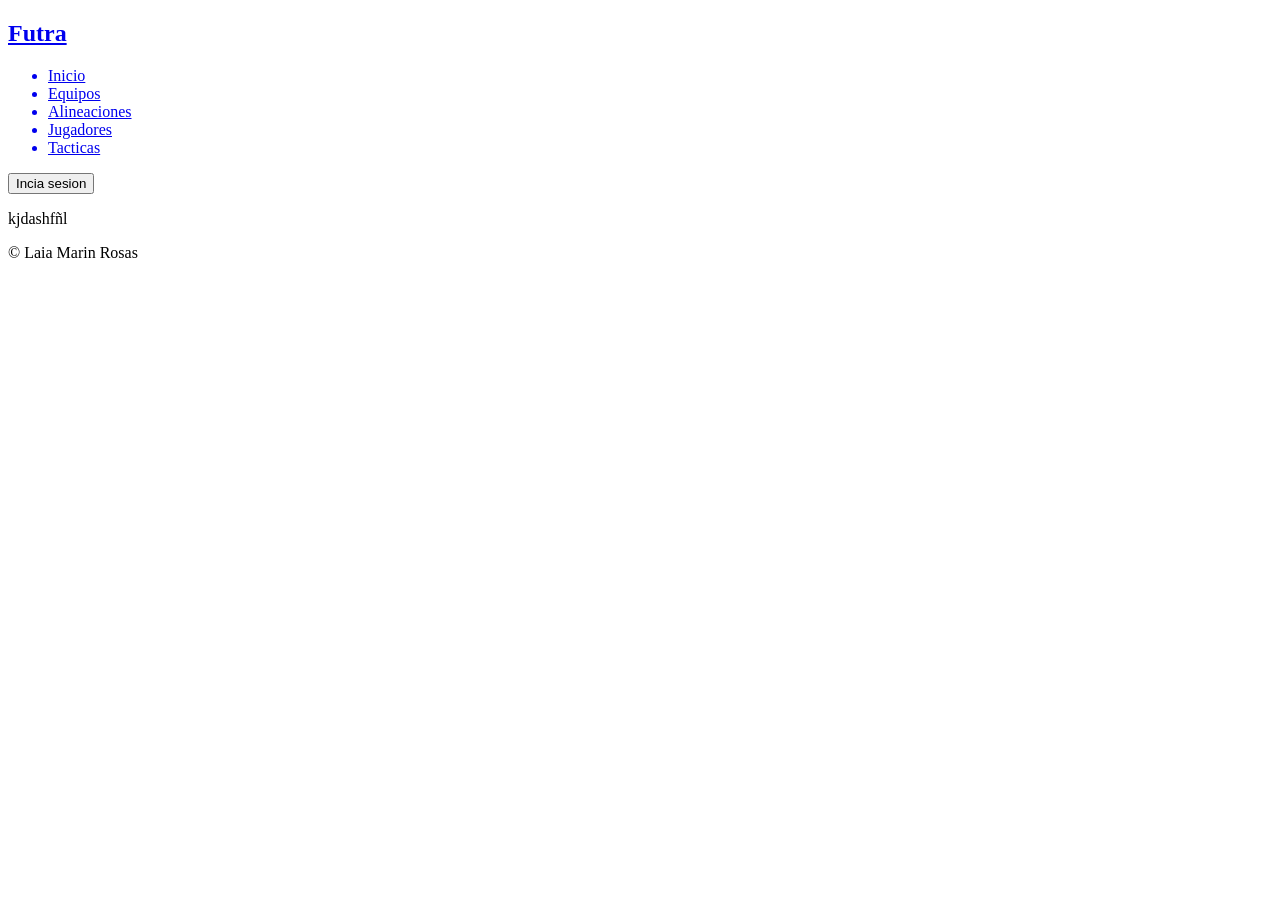
==== alineaciones_pack/alineaciones.html @ 7ea534ca "otrasPaginas_htmlinicio" ====
<!DOCTYPE html>
<html lang="en">
<head>
    <meta charset="UTF-8">
    <meta name="viewport" content="width=device-width, initial-scale=1.0">
    <title>Futra</title>
    <link rel="preconnect" href="https://fonts.googleapis.com">
    <link rel="preconnect" href="https://fonts.gstatic.com" crossorigin>
    <link href="https://fonts.googleapis.com/css2?family=Funnel+Display&display=swap" rel="stylesheet">
    <link rel="stylesheet" href="styles.css">
</head>
<body>
    <header>
        <section class="section1_headerIncio">
            <a href="index.html"><h1>Futra</h1></a>
            
            <nav>
                <ul class="li_nav">
                    <a href="index.html"><li>Inicio</li></a>
                    <a href="equipos.html"><li>Equipos</li></a>
                    <a href="alineaciones.html"><li>Alineaciones</li></a>
                    <a href="jugadores.html"><li>Jugadores</li></a>
                    <a href="tacticas.html"><li>Tacticas</li></a>
                </ul>
            </nav>
        </section>
        
        <button class="button_incioSesion">Incia sesion</button>
    </header>

    <main>
        <p>kjdashfñl</p>
    </main>

    <footer>
        <p class="p_footer">© Laia Marin Rosas</p>
    </footer>
</body>
</html>
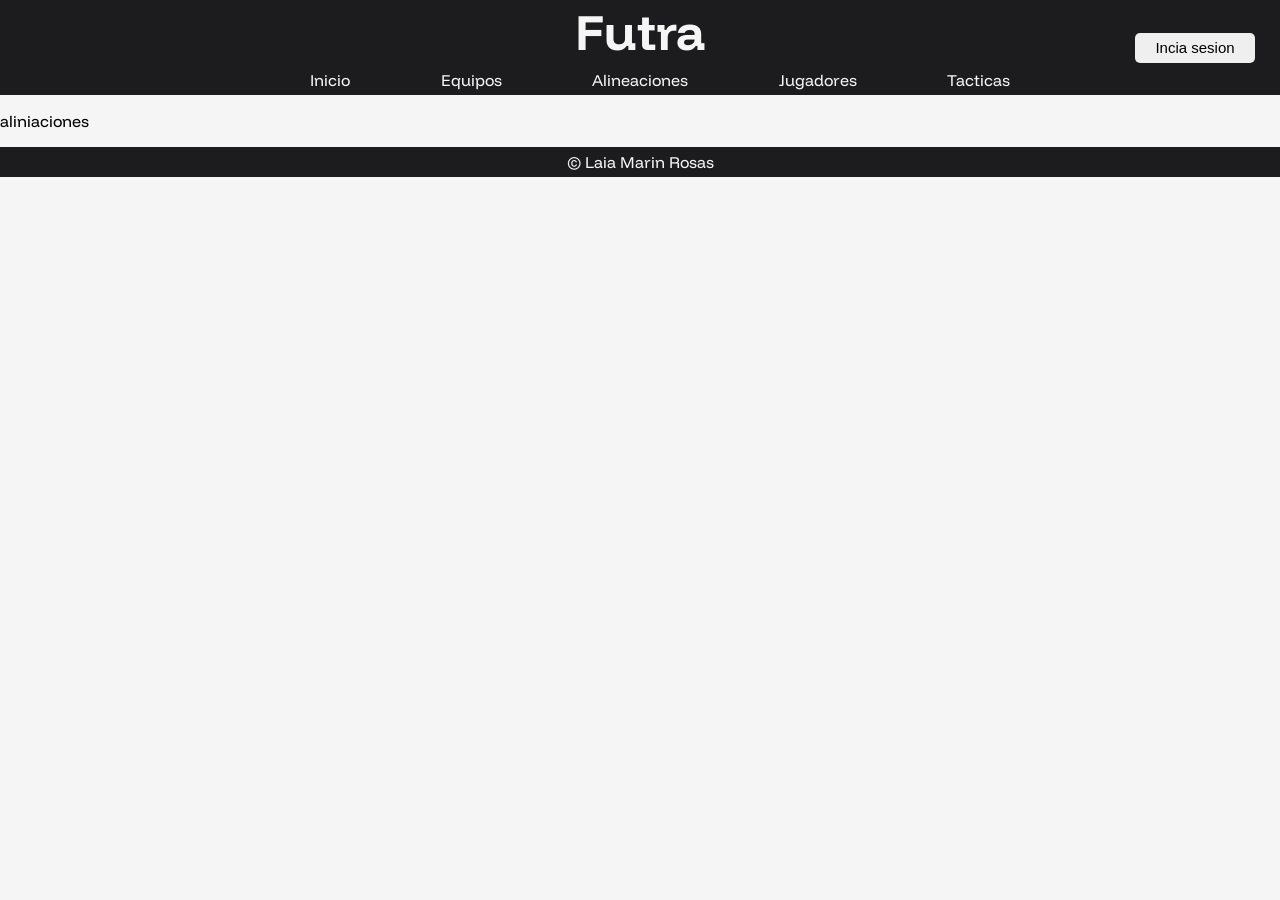
==== commit 7e8ac56a: "htmlycss_preparado" ====
--- a/alineaciones_pack/alineaciones.html
+++ b/alineaciones_pack/alineaciones.html
@@ -7,20 +7,20 @@
     <link rel="preconnect" href="https://fonts.googleapis.com">
     <link rel="preconnect" href="https://fonts.gstatic.com" crossorigin>
     <link href="https://fonts.googleapis.com/css2?family=Funnel+Display&display=swap" rel="stylesheet">
-    <link rel="stylesheet" href="styles.css">
+    <link rel="stylesheet" href="alineaciones.css">
 </head>
 <body>
     <header>
         <section class="section1_headerIncio">
-            <a href="index.html"><h1>Futra</h1></a>
+            <a href="../index.html"><h1>Futra</h1></a>
             
             <nav>
                 <ul class="li_nav">
-                    <a href="index.html"><li>Inicio</li></a>
-                    <a href="equipos.html"><li>Equipos</li></a>
+                    <a href="../index.html"><li>Inicio</li></a>
+                    <a href="../equipos_pack/equipos.html"><li>Equipos</li></a>
                     <a href="alineaciones.html"><li>Alineaciones</li></a>
-                    <a href="jugadores.html"><li>Jugadores</li></a>
-                    <a href="tacticas.html"><li>Tacticas</li></a>
+                    <a href="../jugadores_pack/jugadores.html"><li>Jugadores</li></a>
+                    <a href="../tacticas_pack/tacticas.html"><li>Tacticas</li></a>
                 </ul>
             </nav>
         </section>
@@ -29,7 +29,7 @@
     </header>
 
     <main>
-        <p>kjdashfñl</p>
+        <p>aliniaciones</p>
     </main>
 
     <footer>
--- a/alineaciones_pack/alineaciones.css
+++ b/alineaciones_pack/alineaciones.css
@@ -0,0 +1,82 @@
+body {
+    margin: 0;
+    font-family: "Funnel Display", sans-serif;
+    background-color: whitesmoke;
+}
+
+/*header*/
+header {
+    background-color: #1C1C1E;
+    color: whitesmoke;
+    margin: 0;
+    display: flex;
+    justify-content: center;
+    align-items: center;
+    position: relative; /*para poner el boton a la derecha*/
+}
+
+.section1_headerIncio {
+    width: 700px;
+    display: flex;
+    flex-direction: column;
+    align-items: center;
+    justify-content: center;
+}
+
+.section1_headerIncio a { /*para quitar el estilo de los enlaces*/
+    text-decoration: none;
+    color: whitesmoke;
+}
+
+h1 {
+    font-size: 50px;
+    margin: 0;
+    text-decoration: none;
+    color: whitesmoke;
+}
+
+.button_incioSesion {
+    height: 30px;
+    width: 120px;
+    font-size: 15px;
+    border-radius: 5px;
+    position: absolute; /*para poner el boton a la derecha*/
+    top: 5;
+    right: 0;
+    margin-right: 25px;
+    border-style: none; /*quitar el estilo del borde del boton*/
+}
+
+button:hover { /*añadir hover al boton*/
+    cursor: pointer;
+    background-color: #d4d4d4;
+}
+
+.li_nav {
+    width: 700px;
+    margin-top: 7px;
+    margin-bottom: 5px;
+    list-style: none;
+    text-decoration: none;
+    display: flex;
+    justify-content: space-between;
+}
+
+
+/*main*/
+
+
+
+/*footer*/
+footer {
+    background-color: #1C1C1E;
+    color: whitesmoke;
+    margin: 0;
+}
+
+.p_footer {
+    margin: 0;
+    padding: 5px;
+    display: flex;
+    justify-content: center;
+}
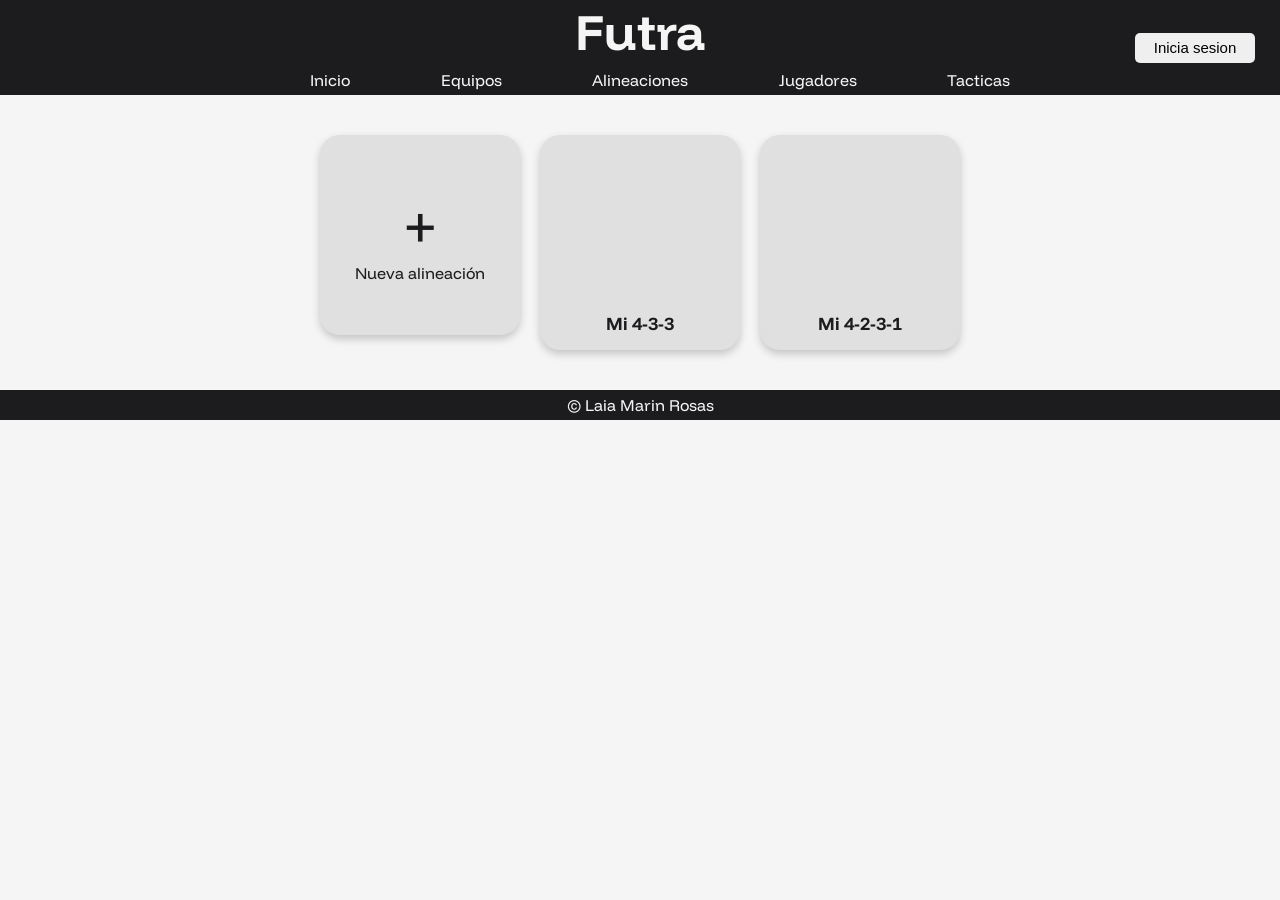
==== commit 66e99a6e: "alineaciosn_base" ====
--- a/alineaciones_pack/alineaciones.html
+++ b/alineaciones_pack/alineaciones.html
@@ -13,7 +13,6 @@
     <header>
         <section class="section1_headerIncio">
             <a href="../index.html"><h1>Futra</h1></a>
-            
             <nav>
                 <ul class="li_nav">
                     <a href="../index.html"><li>Inicio</li></a>
@@ -24,12 +23,26 @@
                 </ul>
             </nav>
         </section>
-        
-        <button class="button_incioSesion">Incia sesion</button>
+        <a href="../inicioSesion_pack/inicioSesion.html"><button class="button_incioSesion">Inicia sesion</button></a>
     </header>
 
     <main>
-        <p>aliniaciones</p>
+        <section class="container_alineaciones">
+
+            <div class="alineacion_nueva">
+                <p class="alineacion_plus">+</p>
+                <p class="alineacion_nueva_texto">Nueva alineación</p>
+            </div>
+
+            <div class="alineacion_ejemplo">
+                <p class="alineacion_nombre">Mi 4-3-3</p>
+            </div>
+
+            <div class="alineacion_ejemplo">
+                <p class="alineacion_nombre">Mi 4-2-3-1</p>
+            </div>
+
+        </section>
     </main>
 
     <footer>
--- a/alineaciones_pack/alineaciones.css
+++ b/alineaciones_pack/alineaciones.css
@@ -12,7 +12,7 @@
     display: flex;
     justify-content: center;
     align-items: center;
-    position: relative; /*para poner el boton a la derecha*/
+    position: relative;
 }
 
 .section1_headerIncio {
@@ -23,7 +23,7 @@
     justify-content: center;
 }
 
-.section1_headerIncio a { /*para quitar el estilo de los enlaces*/
+.section1_headerIncio a {
     text-decoration: none;
     color: whitesmoke;
 }
@@ -31,7 +31,6 @@
 h1 {
     font-size: 50px;
     margin: 0;
-    text-decoration: none;
     color: whitesmoke;
 }
 
@@ -40,14 +39,15 @@
     width: 120px;
     font-size: 15px;
     border-radius: 5px;
-    position: absolute; /*para poner el boton a la derecha*/
+    position: absolute;
     top: 5;
     right: 0;
     margin-right: 25px;
-    border-style: none; /*quitar el estilo del borde del boton*/
+    border-style: none;
+    margin-top: -15px;
 }
 
-button:hover { /*añadir hover al boton*/
+button:hover {
     cursor: pointer;
     background-color: #d4d4d4;
 }
@@ -57,15 +57,79 @@
     margin-top: 7px;
     margin-bottom: 5px;
     list-style: none;
-    text-decoration: none;
     display: flex;
     justify-content: space-between;
 }
 
+/*main*/
+main {
+    display: flex;
+    justify-content: center;
+    padding: 40px;
+}
 
-/*main*/
+.container_alineaciones {
+    display: flex;
+    flex-wrap: wrap;
+    gap: 20px;
+}
 
+.alineacion_nueva {
+    background-color: #E0E0E0;
+    width: 200px;
+    height: 200px;
+    border-radius: 20px;
+    box-shadow: 0px 4px 8px rgba(0, 0, 0, 0.2);
+    display: flex;
+    flex-direction: column;
+    align-items: center;
+    justify-content: center;
+    cursor: pointer;
+    transition: transform 0.4s ease-in-out;
+}
 
+.alineacion_nueva:hover {
+    background-color: #CFCFCF;
+    transform: scale(1.05);
+}
+
+.alineacion_plus {
+    font-size: 60px;
+    margin: 0;
+    color: #1C1C1E;
+}
+
+.alineacion_nueva_texto {
+    font-size: 16px;
+    margin: 0;
+    color: #1C1C1E;
+}
+
+.alineacion_ejemplo {
+    background-color: #E0E0E0;
+    width: 200px;
+    height: 200px;
+    border-radius: 20px;
+    box-shadow: 0px 4px 8px rgba(0, 0, 0, 0.2);
+    display: flex;
+    align-items: flex-end;
+    justify-content: center;
+    cursor: pointer;
+    transition: transform 0.4s ease-in-out;
+    padding-bottom: 15px;
+}
+
+.alineacion_ejemplo:hover {
+    background-color: #CFCFCF;
+    transform: scale(1.05);
+}
+
+.alineacion_nombre {
+    font-size: 18px;
+    margin: 0;
+    color: #1C1C1E;
+    font-weight: bold;
+}
 
 /*footer*/
 footer {
@@ -79,4 +143,4 @@
     padding: 5px;
     display: flex;
     justify-content: center;
-}
+}
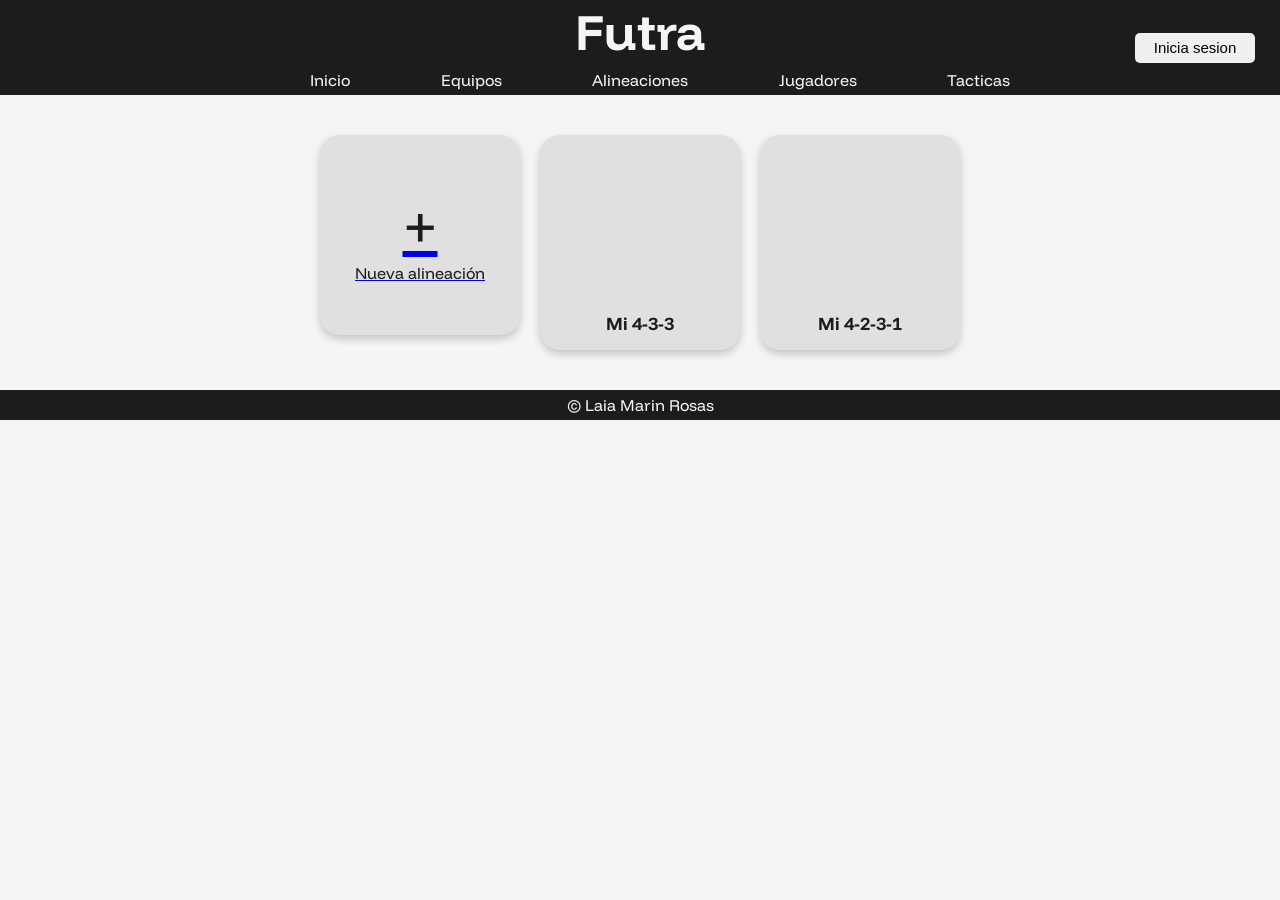
==== commit 7e76a4c9: "crearAlinecionU" ====
--- a/alineaciones_pack/alineaciones.html
+++ b/alineaciones_pack/alineaciones.html
@@ -29,10 +29,12 @@
     <main>
         <section class="container_alineaciones">
 
-            <div class="alineacion_nueva">
-                <p class="alineacion_plus">+</p>
-                <p class="alineacion_nueva_texto">Nueva alineación</p>
-            </div>
+            <a href="crearAlineacion/crearAlineacion.html">
+                <div class="alineacion_nueva">
+                    <p class="alineacion_plus">+</p>
+                    <p class="alineacion_nueva_texto">Nueva alineación</p>
+                </div>
+            </a>
 
             <div class="alineacion_ejemplo">
                 <p class="alineacion_nombre">Mi 4-3-3</p>
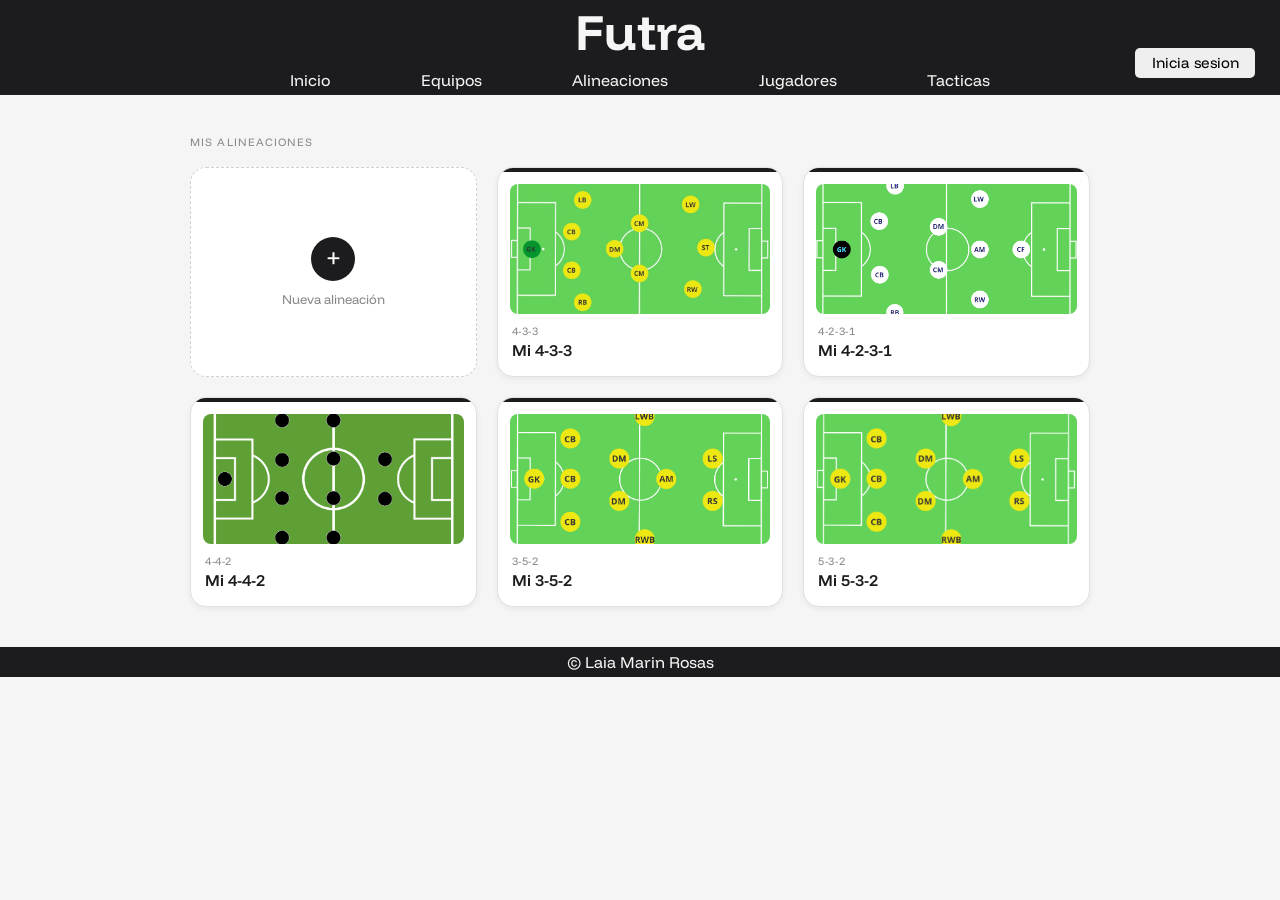
==== commit 463b2fe5: "alineaciones_ok" ====
--- a/alineaciones_pack/alineaciones.html
+++ b/alineaciones_pack/alineaciones.html
@@ -3,7 +3,7 @@
 <head>
     <meta charset="UTF-8">
     <meta name="viewport" content="width=device-width, initial-scale=1.0">
-    <title>Futra</title>
+    <title>Futra - Alineaciones</title>
     <link rel="preconnect" href="https://fonts.googleapis.com">
     <link rel="preconnect" href="https://fonts.gstatic.com" crossorigin>
     <link href="https://fonts.googleapis.com/css2?family=Funnel+Display&display=swap" rel="stylesheet">
@@ -11,39 +11,99 @@
 </head>
 <body>
     <header>
-        <section class="section1_headerIncio">
+        <section class="section1_header_inicio">
             <a href="../index.html"><h1>Futra</h1></a>
             <nav>
-                <ul class="li_nav">
+                <ul class="lista_nav">
                     <a href="../index.html"><li>Inicio</li></a>
                     <a href="../equipos_pack/equipos.html"><li>Equipos</li></a>
-                    <a href="alineaciones.html"><li>Alineaciones</li></a>
+                    <a href="alineaciones.html"><li class="nav_activo">Alineaciones</li></a>
                     <a href="../jugadores_pack/jugadores.html"><li>Jugadores</li></a>
                     <a href="../tacticas_pack/tacticas.html"><li>Tacticas</li></a>
                 </ul>
             </nav>
         </section>
-        <a href="../inicioSesion_pack/inicioSesion.html"><button class="button_incioSesion">Inicia sesion</button></a>
+        <a href="../inicioSesion_pack/inicioSesion.html"><button class="boton_sesion">Inicia sesion</button></a>
     </header>
 
     <main>
-        <section class="container_alineaciones">
+        <section class="contenedor_alineaciones">
 
-            <a href="crearAlineacion/crearAlineacion.html">
-                <div class="alineacion_nueva">
-                    <p class="alineacion_plus">+</p>
-                    <p class="alineacion_nueva_texto">Nueva alineación</p>
+            <p class="seccion_label">Mis alineaciones</p>
+
+            <div class="alineaciones_grid">
+
+                <!-- Botón nueva alineación -->
+                <a href="crearAlineacion/crearAlineacion.html" class="alineacion_nueva_link">
+                    <div class="alineacion_nueva">
+                        <div class="alineacion_nueva_circulo">
+                            <span class="alineacion_plus">+</span>
+                        </div>
+                        <p class="alineacion_nueva_texto">Nueva alineación</p>
+                    </div>
+                </a>
+
+                <!-- Alineación 1: 4-3-3 -->
+                <div class="alineacion_card">
+                    <div class="alineacion_acento"></div>
+                    <div class="alineacion_campo">
+                        <img src="img_alineaciones/4-3-3.jpg" alt="Formación 4-3-3" class="alineacion_img">
+                    </div>
+                    <div class="alineacion_info">
+                        <span class="alineacion_formacion">4-3-3</span>
+                        <p class="alineacion_nombre">Mi 4-3-3</p>
+                    </div>
                 </div>
-            </a>
 
-            <div class="alineacion_ejemplo">
-                <p class="alineacion_nombre">Mi 4-3-3</p>
+                <!-- Alineación 2: 4-2-3-1 -->
+                <div class="alineacion_card">
+                    <div class="alineacion_acento"></div>
+                    <div class="alineacion_campo">
+                        <img src="img_alineaciones/4-2-3-1.png" alt="Formación 4-2-3-1" class="alineacion_img">
+                    </div>
+                    <div class="alineacion_info">
+                        <span class="alineacion_formacion">4-2-3-1</span>
+                        <p class="alineacion_nombre">Mi 4-2-3-1</p>
+                    </div>
+                </div>
+
+                <!-- Alineación 3: 4-4-2 -->
+                <div class="alineacion_card">
+                    <div class="alineacion_acento"></div>
+                    <div class="alineacion_campo">
+                        <img src="img_alineaciones/4-4-2.png" alt="Formación 4-4-2" class="alineacion_img">
+                    </div>
+                    <div class="alineacion_info">
+                        <span class="alineacion_formacion">4-4-2</span>
+                        <p class="alineacion_nombre">Mi 4-4-2</p>
+                    </div>
+                </div>
+
+                <!-- Alineación 4: 3-5-2 -->
+                <div class="alineacion_card">
+                    <div class="alineacion_acento"></div>
+                    <div class="alineacion_campo">
+                        <img src="img_alineaciones/3-5-2.png" alt="Formación 3-5-2" class="alineacion_img">
+                    </div>
+                    <div class="alineacion_info">
+                        <span class="alineacion_formacion">3-5-2</span>
+                        <p class="alineacion_nombre">Mi 3-5-2</p>
+                    </div>
+                </div>
+
+                <!-- Alineación 5: 5-3-2 -->
+                <div class="alineacion_card">
+                    <div class="alineacion_acento"></div>
+                    <div class="alineacion_campo">
+                        <img src="img_alineaciones/5-3-2.webp" alt="Formación 5-3-2" class="alineacion_img">
+                    </div>
+                    <div class="alineacion_info">
+                        <span class="alineacion_formacion">5-3-2</span>
+                        <p class="alineacion_nombre">Mi 5-3-2</p>
+                    </div>
+                </div>
+
             </div>
-
-            <div class="alineacion_ejemplo">
-                <p class="alineacion_nombre">Mi 4-2-3-1</p>
-            </div>
-
         </section>
     </main>
 
--- a/alineaciones_pack/alineaciones.css
+++ b/alineaciones_pack/alineaciones.css
@@ -4,7 +4,7 @@
     background-color: whitesmoke;
 }
 
-/*header*/
+/* header */
 header {
     background-color: #1C1C1E;
     color: whitesmoke;
@@ -15,7 +15,7 @@
     position: relative;
 }
 
-.section1_headerIncio {
+.section1_header_inicio {
     width: 700px;
     display: flex;
     flex-direction: column;
@@ -23,7 +23,7 @@
     justify-content: center;
 }
 
-.section1_headerIncio a {
+.section1_header_inicio a {
     text-decoration: none;
     color: whitesmoke;
 }
@@ -34,104 +34,171 @@
     color: whitesmoke;
 }
 
-.button_incioSesion {
+.boton_sesion {
     height: 30px;
     width: 120px;
     font-size: 15px;
     border-radius: 5px;
     position: absolute;
-    top: 5;
-    right: 0;
-    margin-right: 25px;
-    border-style: none;
-    margin-top: -15px;
-}
-
-button:hover {
+    right: 25px;
+    border: none;
+    font-family: "Funnel Display", sans-serif;
+}
+
+.boton_sesion:hover {
     cursor: pointer;
     background-color: #d4d4d4;
 }
 
-.li_nav {
+.lista_nav {
     width: 700px;
     margin-top: 7px;
     margin-bottom: 5px;
     list-style: none;
     display: flex;
     justify-content: space-between;
-}
-
-/*main*/
+    padding: 0;
+}
+
+.lista_nav a {
+    text-decoration: none;
+    color: whitesmoke;
+}
+
+
+/* main */
 main {
     display: flex;
     justify-content: center;
     padding: 40px;
 }
 
-.container_alineaciones {
-    display: flex;
-    flex-wrap: wrap;
+.contenedor_alineaciones {
+    width: 900px;
+}
+
+.seccion_label {
+    font-size: 11px;
+    letter-spacing: 0.1em;
+    color: #888888;
+    text-transform: uppercase;
+    margin: 0 0 18px;
+}
+
+.alineaciones_grid {
+    display: grid;
+    grid-template-columns: repeat(3, 1fr);
     gap: 20px;
 }
 
+/* botón nueva alineación */
+.alineacion_nueva_link {
+    text-decoration: none;
+}
+
 .alineacion_nueva {
-    background-color: #E0E0E0;
-    width: 200px;
-    height: 200px;
-    border-radius: 20px;
-    box-shadow: 0px 4px 8px rgba(0, 0, 0, 0.2);
-    display: flex;
-    flex-direction: column;
-    align-items: center;
-    justify-content: center;
+    background-color: #ffffff;
+    border: 1.5px dashed #d0d0d0;
+    border-radius: 16px;
+    height: 100%;
+    min-height: 210px;
+    display: flex;
+    flex-direction: column;
+    align-items: center;
+    justify-content: center;
+    gap: 10px;
     cursor: pointer;
-    transition: transform 0.4s ease-in-out;
+    transition: border-color 0.25s ease, transform 0.25s ease;
+    box-sizing: border-box;
 }
 
 .alineacion_nueva:hover {
-    background-color: #CFCFCF;
-    transform: scale(1.05);
+    border-color: #1C1C1E;
+    transform: translateY(-3px);
+}
+
+.alineacion_nueva_circulo {
+    width: 44px;
+    height: 44px;
+    border-radius: 50%;
+    background-color: #1C1C1E;
+    display: flex;
+    align-items: center;
+    justify-content: center;
 }
 
 .alineacion_plus {
-    font-size: 60px;
-    margin: 0;
+    font-size: 26px;
+    color: #ffffff;
+    line-height: 1;
+    margin: 0;
+    padding-bottom: 2px;
+}
+
+.alineacion_nueva_texto {
+    font-size: 13px;
+    color: #888888;
+    margin: 0;
+    font-family: "Funnel Display", sans-serif;
+}
+
+/* tarjetas de alineación */
+.alineacion_card {
+    background-color: #ffffff;
+    border: 1px solid #e0e0e0;
+    border-radius: 16px;
+    overflow: hidden;
+    display: flex;
+    flex-direction: column;
+    cursor: pointer;
+    box-shadow: 0px 2px 6px rgba(0, 0, 0, 0.06);
+    transition: transform 0.25s ease, box-shadow 0.25s ease;
+    box-sizing: border-box;
+}
+
+.alineacion_card:hover {
+    transform: translateY(-4px);
+    box-shadow: 0px 8px 20px rgba(0, 0, 0, 0.12);
+}
+
+.alineacion_acento {
+    height: 4px;
+    background-color: #1C1C1E;
+}
+
+.alineacion_campo {
+    padding: 12px 12px 0;
+}
+
+.alineacion_img {
+    width: 100%;
+    height: 130px;
+    object-fit: cover;
+    display: block;
+    border-radius: 8px;
+}
+
+.alineacion_info {
+    padding: 10px 14px 16px;
+    display: flex;
+    flex-direction: column;
+    gap: 2px;
+}
+
+.alineacion_formacion {
+    font-size: 11px;
+    color: #888888;
+    letter-spacing: 0.05em;
+}
+
+.alineacion_nombre {
+    font-size: 16px;
+    font-weight: 600;
     color: #1C1C1E;
-}
-
-.alineacion_nueva_texto {
-    font-size: 16px;
-    margin: 0;
-    color: #1C1C1E;
-}
-
-.alineacion_ejemplo {
-    background-color: #E0E0E0;
-    width: 200px;
-    height: 200px;
-    border-radius: 20px;
-    box-shadow: 0px 4px 8px rgba(0, 0, 0, 0.2);
-    display: flex;
-    align-items: flex-end;
-    justify-content: center;
-    cursor: pointer;
-    transition: transform 0.4s ease-in-out;
-    padding-bottom: 15px;
-}
-
-.alineacion_ejemplo:hover {
-    background-color: #CFCFCF;
-    transform: scale(1.05);
-}
-
-.alineacion_nombre {
-    font-size: 18px;
-    margin: 0;
-    color: #1C1C1E;
-    font-weight: bold;
-}
-
-/*footer*/
+    margin: 0;
+}
+
+/* footer */
 footer {
     background-color: #1C1C1E;
     color: whitesmoke;
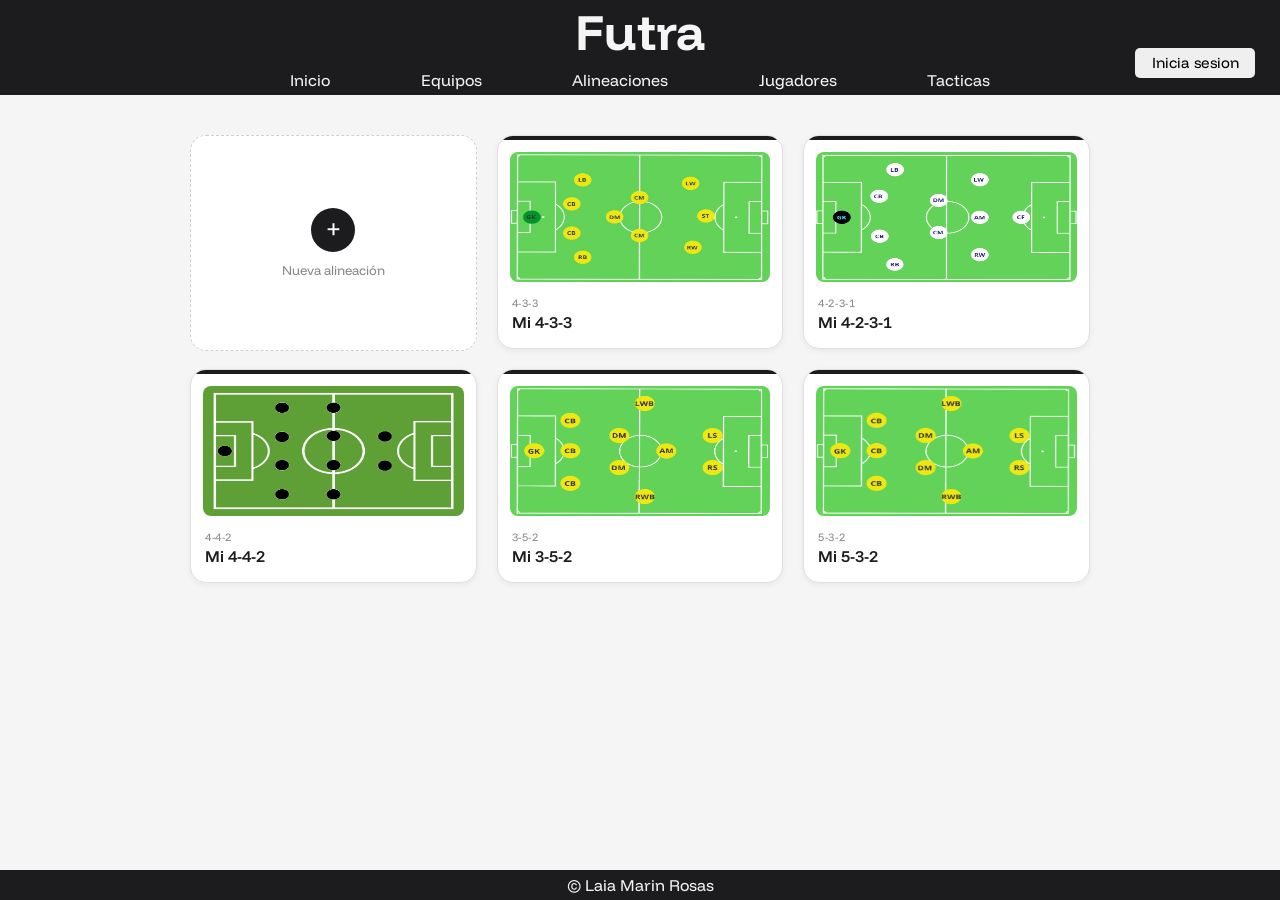
==== commit b8062149: "alineacions_comentadoOK" ====
--- a/alineaciones_pack/alineaciones.html
+++ b/alineaciones_pack/alineaciones.html
@@ -29,11 +29,8 @@
     <main>
         <section class="contenedor_alineaciones">
 
-            <p class="seccion_label">Mis alineaciones</p>
-
             <div class="alineaciones_grid">
 
-                <!-- Botón nueva alineación -->
                 <a href="crearAlineacion/crearAlineacion.html" class="alineacion_nueva_link">
                     <div class="alineacion_nueva">
                         <div class="alineacion_nueva_circulo">
@@ -43,7 +40,7 @@
                     </div>
                 </a>
 
-                <!-- Alineación 1: 4-3-3 -->
+                <!-- 4-3-3 -->
                 <div class="alineacion_card">
                     <div class="alineacion_acento"></div>
                     <div class="alineacion_campo">
@@ -55,7 +52,7 @@
                     </div>
                 </div>
 
-                <!-- Alineación 2: 4-2-3-1 -->
+                <!-- 4-2-3-1 -->
                 <div class="alineacion_card">
                     <div class="alineacion_acento"></div>
                     <div class="alineacion_campo">
@@ -67,7 +64,7 @@
                     </div>
                 </div>
 
-                <!-- Alineación 3: 4-4-2 -->
+                <!-- 4-4-2 -->
                 <div class="alineacion_card">
                     <div class="alineacion_acento"></div>
                     <div class="alineacion_campo">
@@ -79,7 +76,7 @@
                     </div>
                 </div>
 
-                <!-- Alineación 4: 3-5-2 -->
+                <!-- 3-5-2 -->
                 <div class="alineacion_card">
                     <div class="alineacion_acento"></div>
                     <div class="alineacion_campo">
@@ -91,7 +88,7 @@
                     </div>
                 </div>
 
-                <!-- Alineación 5: 5-3-2 -->
+                <!-- 5-3-2 -->
                 <div class="alineacion_card">
                     <div class="alineacion_acento"></div>
                     <div class="alineacion_campo">
--- a/alineaciones_pack/alineaciones.css
+++ b/alineaciones_pack/alineaciones.css
@@ -12,13 +12,13 @@
     display: flex;
     justify-content: center;
     align-items: center;
-    position: relative;
+    position: relative; /*como un fondo para los absolute*/
 }
 
 .section1_header_inicio {
     width: 700px;
     display: flex;
-    flex-direction: column;
+    flex-direction: column; /*direccion columna*/
     align-items: center;
     justify-content: center;
 }
@@ -77,21 +77,12 @@
     width: 900px;
 }
 
-.seccion_label {
-    font-size: 11px;
-    letter-spacing: 0.1em;
-    color: #888888;
-    text-transform: uppercase;
-    margin: 0 0 18px;
-}
-
 .alineaciones_grid {
-    display: grid;
-    grid-template-columns: repeat(3, 1fr);
+    display: grid; /*crea como una cuadricula*/
+    grid-template-columns: repeat(3, 1fr); /*repite 3 veces*/
     gap: 20px;
 }
 
-/* botón nueva alineación */
 .alineacion_nueva_link {
     text-decoration: none;
 }
@@ -108,13 +99,11 @@
     justify-content: center;
     gap: 10px;
     cursor: pointer;
-    transition: border-color 0.25s ease, transform 0.25s ease;
-    box-sizing: border-box;
 }
 
 .alineacion_nueva:hover {
     border-color: #1C1C1E;
-    transform: translateY(-3px);
+    transform: translateY(-3px); /*transicion*/
 }
 
 .alineacion_nueva_circulo {
@@ -151,14 +140,13 @@
     display: flex;
     flex-direction: column;
     cursor: pointer;
-    box-shadow: 0px 2px 6px rgba(0, 0, 0, 0.06);
-    transition: transform 0.25s ease, box-shadow 0.25s ease;
-    box-sizing: border-box;
+    box-shadow: 0px 2px 6px rgba(0, 0, 0, 0.06); /*sombra*/
+    transition: transform 0.25s ease, box-shadow 0.25s ease; /*trasnsicion*/
 }
 
 .alineacion_card:hover {
-    transform: translateY(-4px);
-    box-shadow: 0px 8px 20px rgba(0, 0, 0, 0.12);
+    transform: translateY(-4px); /*mueve 4px*/
+    box-shadow: 0px 8px 20px rgba(0, 0, 0, 0.12); /*animacion sombra*/
 }
 
 .alineacion_acento {
@@ -173,8 +161,6 @@
 .alineacion_img {
     width: 100%;
     height: 130px;
-    object-fit: cover;
-    display: block;
     border-radius: 8px;
 }
 
@@ -203,6 +189,10 @@
     background-color: #1C1C1E;
     color: whitesmoke;
     margin: 0;
+    position: fixed; /*deja el footer fijo*/
+    bottom: 0; /*deja el footer abajo*/
+    left: 0;
+    width: 100%; /*ocupa todo el ancho*/
 }
 
 .p_footer {
